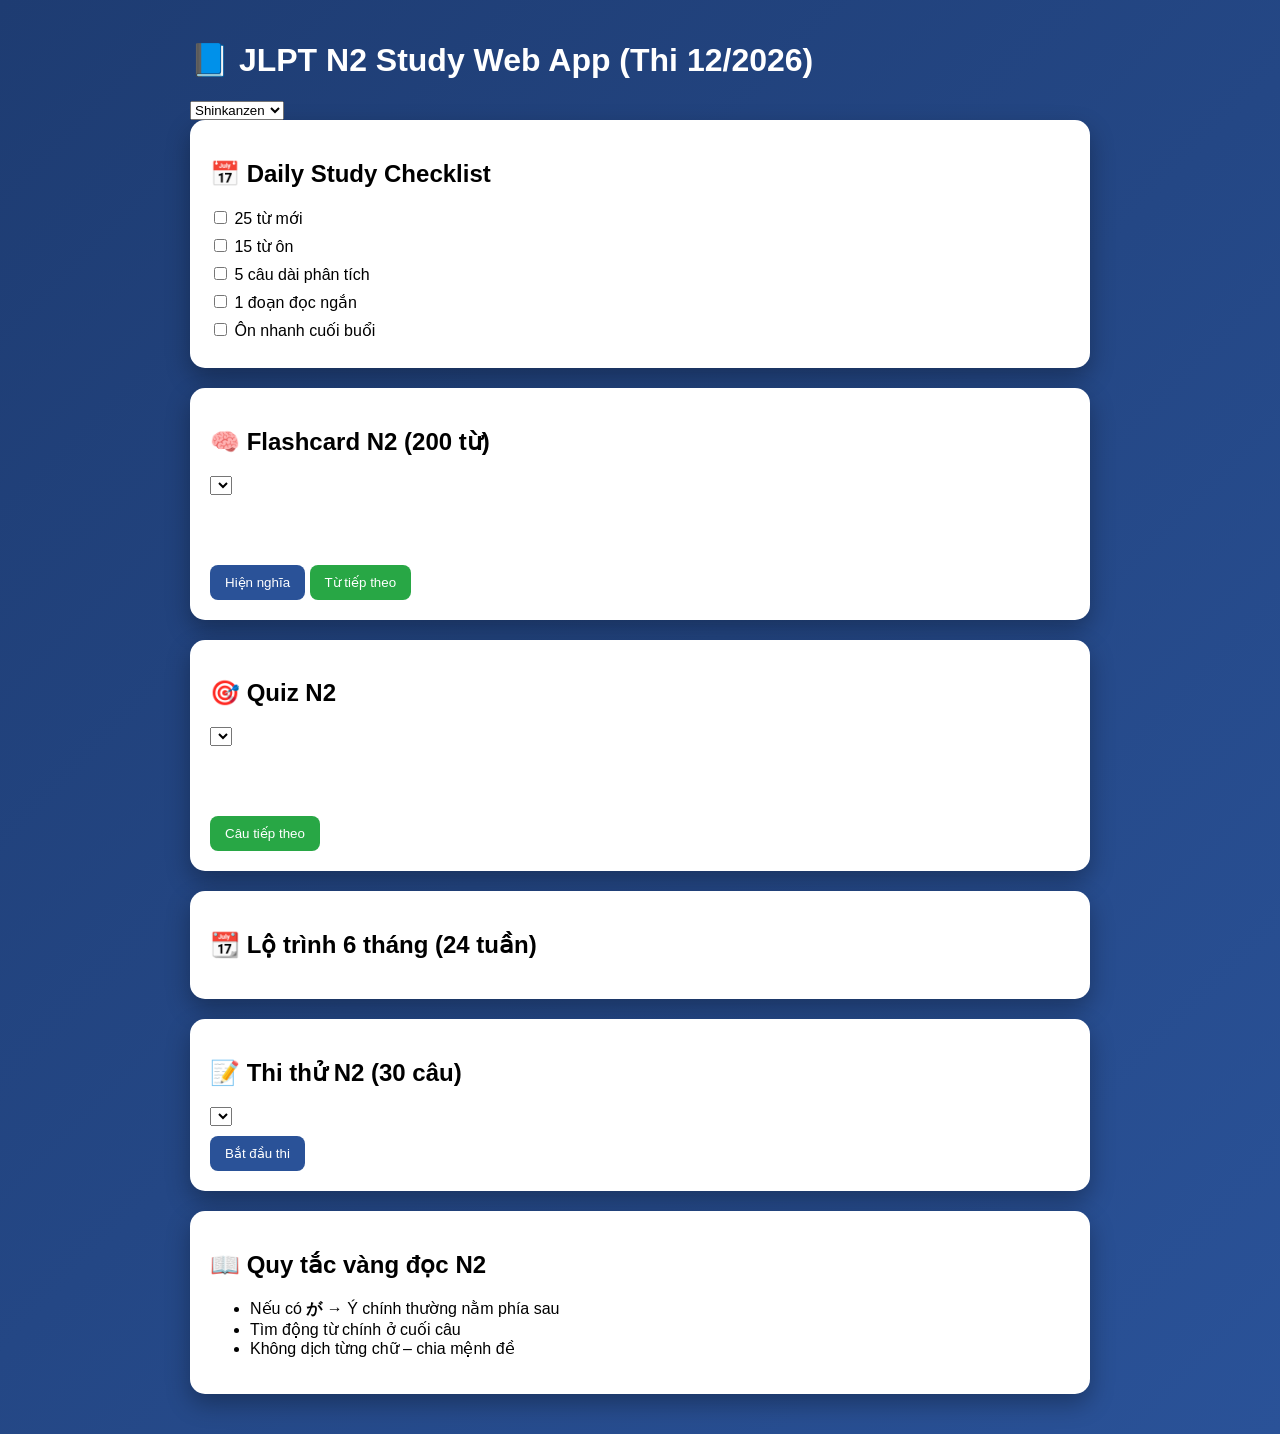
==== JLPT_N2.html @ 57d79f95 "Add files via upload" ====
<!DOCTYPE html>
<html lang="vi">
<head>
<meta charset="UTF-8">
<title>JLPT N2 Study Web App</title>
<style>
body {
    font-family: Arial, sans-serif;
    background: linear-gradient(135deg,#1e3c72,#2a5298);
    color:white;
    margin:0;
    padding:20px;
}
.container {
    max-width:900px;
    margin:auto;
}
.card {
    background:white;
    color:black;
    padding:20px;
    border-radius:15px;
    margin-bottom:20px;
    box-shadow:0 10px 25px rgba(0,0,0,0.3);
}
button {
    padding:10px 15px;
    border:none;
    border-radius:8px;
    cursor:pointer;
    margin-top:10px;
}
.primary { background:#2a5298; color:white; }
.success { background:#28a745; color:white; }
.checkbox-list label {
    display:block;
    margin-bottom:8px;
}
.flashcard {
    font-size:28px;
    text-align:center;
    padding:30px;
}
.small {
    font-size:16px;
    color:gray;
}
.correct-answer{
	background: green;
    color: white;
}
.wrong-answer{
	border: 1px solid red;
}
</style>
</head>
<body>
<div class="container">

	<h1>📘 JLPT N2 Study Web App (Thi 12/2026)</h1>
	<select id="bookSelect">
	  <option value="shinkanzen">Shinkanzen</option>
	  <option value="soumatome">Soumatome</option>
	</select>
	<div class="card">
		<h2>📅 Daily Study Checklist</h2>
		<div class="checkbox-list">
			<label><input type="checkbox"> 25 từ mới</label>
			<label><input type="checkbox"> 15 từ ôn</label>
			<label><input type="checkbox"> 5 câu dài phân tích</label>
			<label><input type="checkbox"> 1 đoạn đọc ngắn</label>
			<label><input type="checkbox"> Ôn nhanh cuối buổi</label>
		</div>
		<div id="progressBar"></div>
	</div>

	<div class="card">
		<h2>🧠 Flashcard N2 (200 từ)</h2>
		<div class="small" id="counter"></div>
		<select id="flashRangeSelect"></select>
		<div class="flashcard" id="flashcard"></div>
		<div>
			<span class="small" id="kana"></span>
			<span class="small" id="meaning" style="display:none;"></span>
		</div>
		<button class="primary" id="toggleBtn" onclick="toggleMeaning()">Hiện nghĩa</button>
		<button class="success" onclick="nextCard()">Từ tiếp theo</button>
	</div>

	<div class="card">
		<h2>🎯 Quiz N2</h2>
		<select id="quizRangeSelect"></select>
		<div id="quizQuestion" style="font-size:22px; margin-bottom:10px;"></div>
		<div id="quizOptions"></div>
		<div style="height: 50px;">
			<div class="small" id="quizScore"></div>
			<div class="small" id="quizAnswer"></div>
		</div>
		<button class="success" onclick="nextQuiz()">Câu tiếp theo</button>
	</div>

	<div class="card">
		<h2>📆 Lộ trình 6 tháng (24 tuần)</h2>
		<div id="roadmap"></div>
	</div>

	<div class="card">
		<h2>📝 Thi thử N2 (30 câu)</h2>
		<div>
			<select id="examRangeSelect"></select>
		</div>
		<div id="examQuestion"></div>
		<div id="examOptions" style="display: grid;"></div>
		<div id="examResult"></div>
		<button class="primary" onclick="startExam()">Bắt đầu thi</button>
	</div>
	<div class="card">
		<h2>📖 Quy tắc vàng đọc N2</h2>
		<ul>
		<li>Nếu có <b>が</b> → Ý chính thường nằm phía sau</li>
		<li>Tìm động từ chính ở cuối câu</li>
		<li>Không dịch từng chữ – chia mệnh đề</li>
		</ul>
	</div>

</div>
<script src="shinkanzenData.js"></script>
<script src="app.js"></script>


</body>
</html>
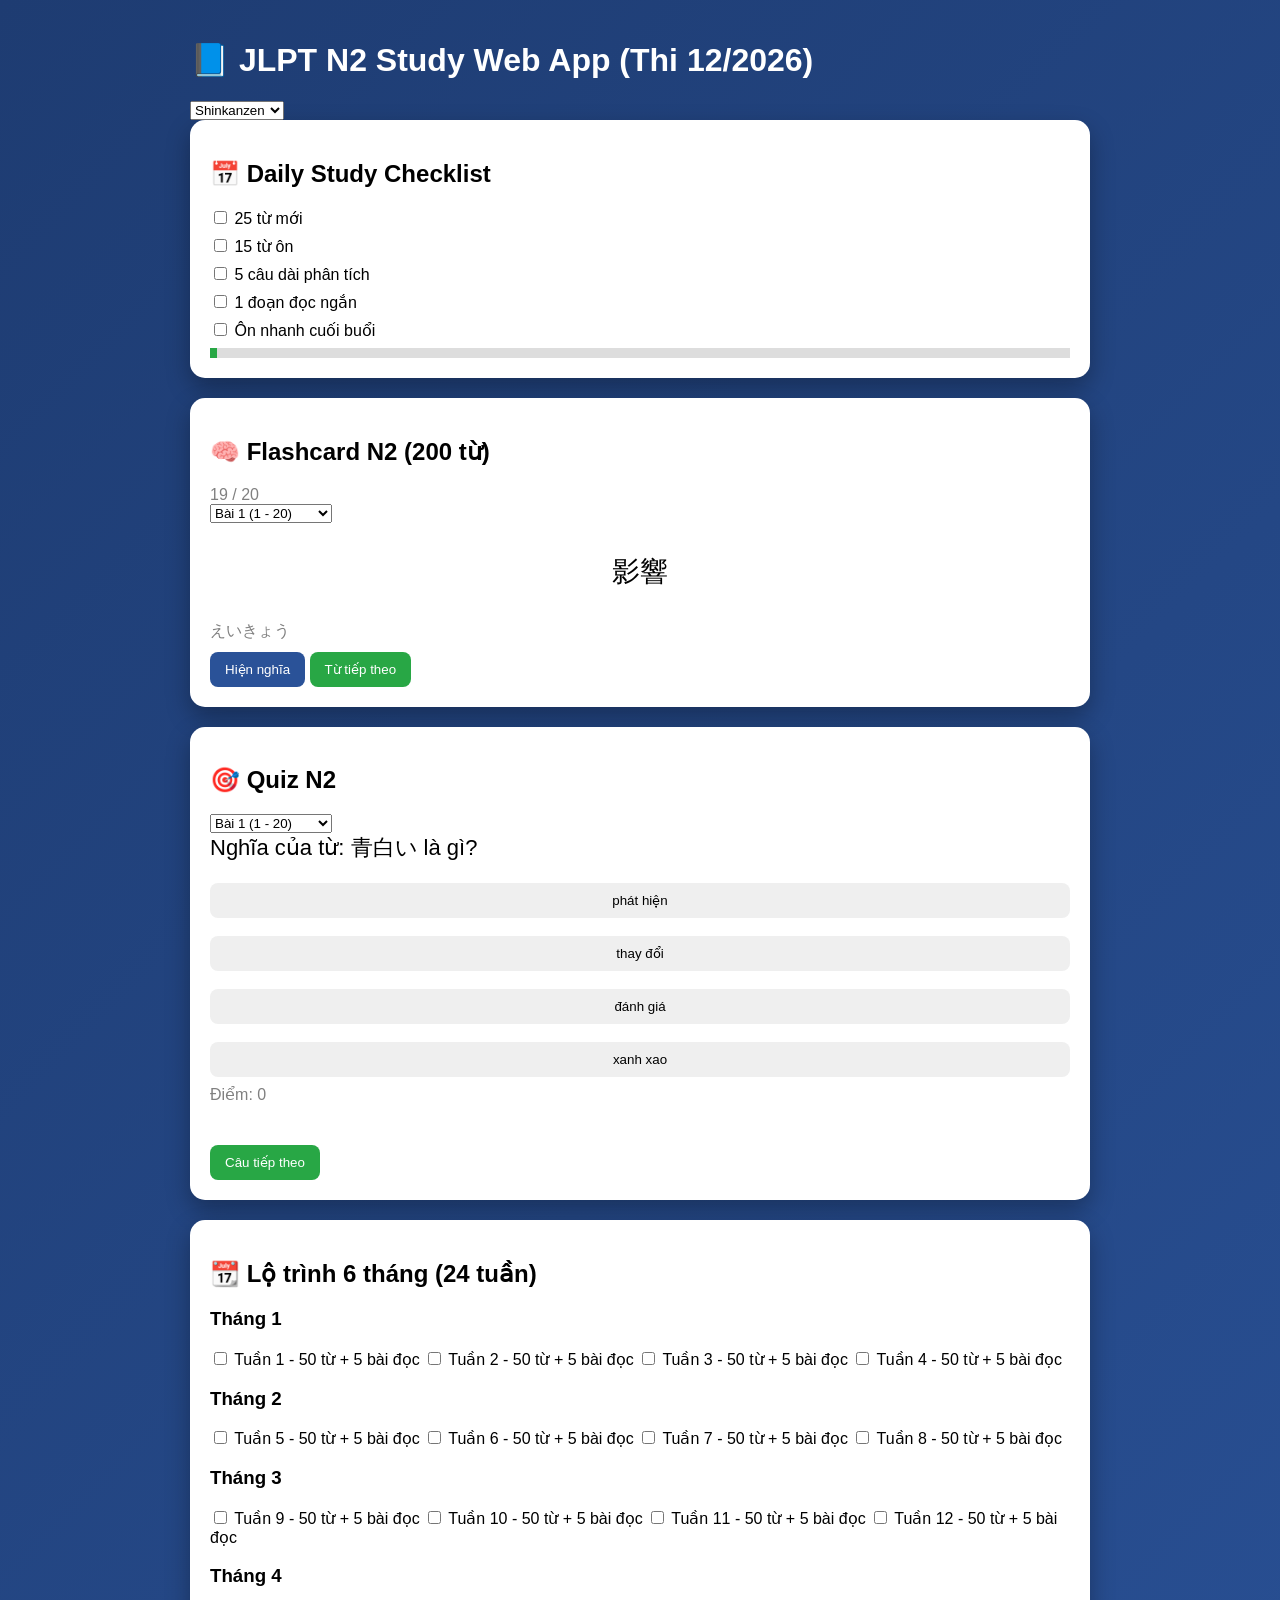
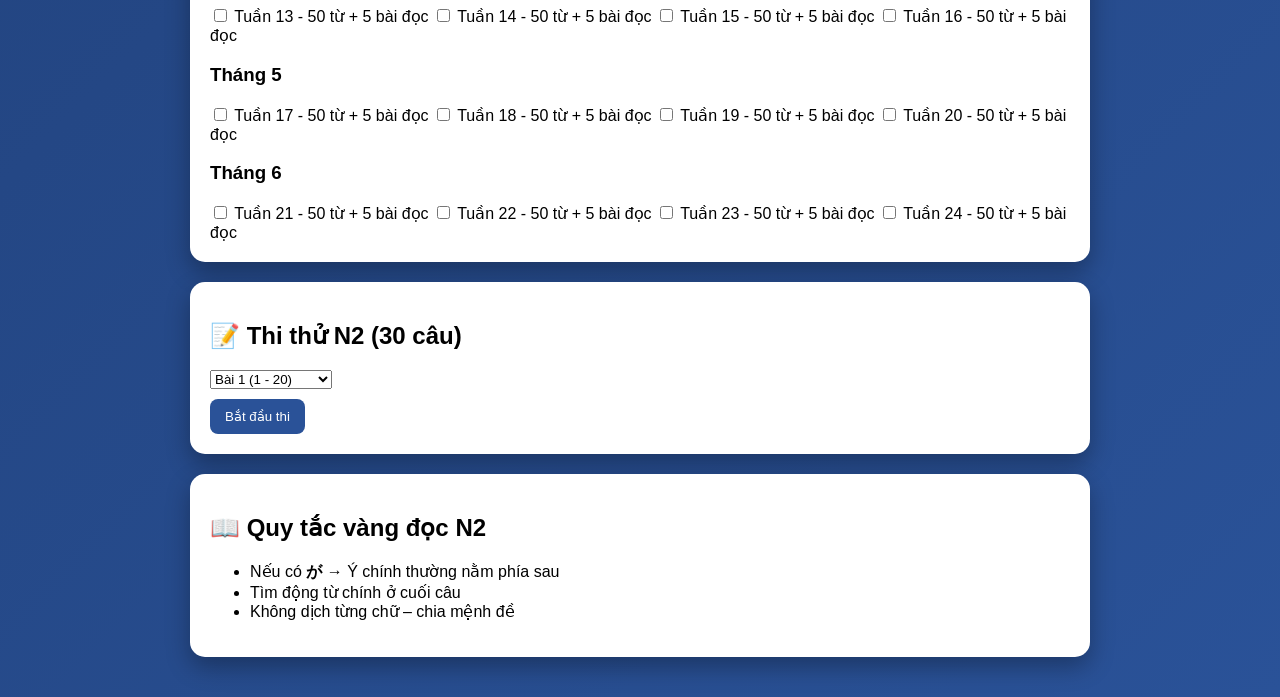
==== commit 28c986ba: "Add files via upload" ====
--- a/JLPT_N2.html
+++ b/JLPT_N2.html
@@ -53,6 +53,18 @@
 .wrong-answer{
 	border: 1px solid red;
 }
+.progress-bar{
+	height: 10px;
+	background: #ddd;
+	borderRadius: 10px;
+	marginTop: 10px;
+}
+.progress-fill{
+	height: 10px;
+	width: 0%;
+	background: #28a745;
+	borderRadius: 10px;
+}
 </style>
 </head>
 <body>
@@ -83,6 +95,7 @@
 		<div>
 			<span class="small" id="kana"></span>
 			<span class="small" id="meaning" style="display:none;"></span>
+			<div class="small" id="example"></div>
 		</div>
 		<button class="primary" id="toggleBtn" onclick="toggleMeaning()">Hiện nghĩa</button>
 		<button class="success" onclick="nextCard()">Từ tiếp theo</button>
@@ -126,6 +139,7 @@
 
 </div>
 <script src="shinkanzenData.js"></script>
+<script src="somatomeData.js"></script>
 <script src="app.js"></script>
 
 
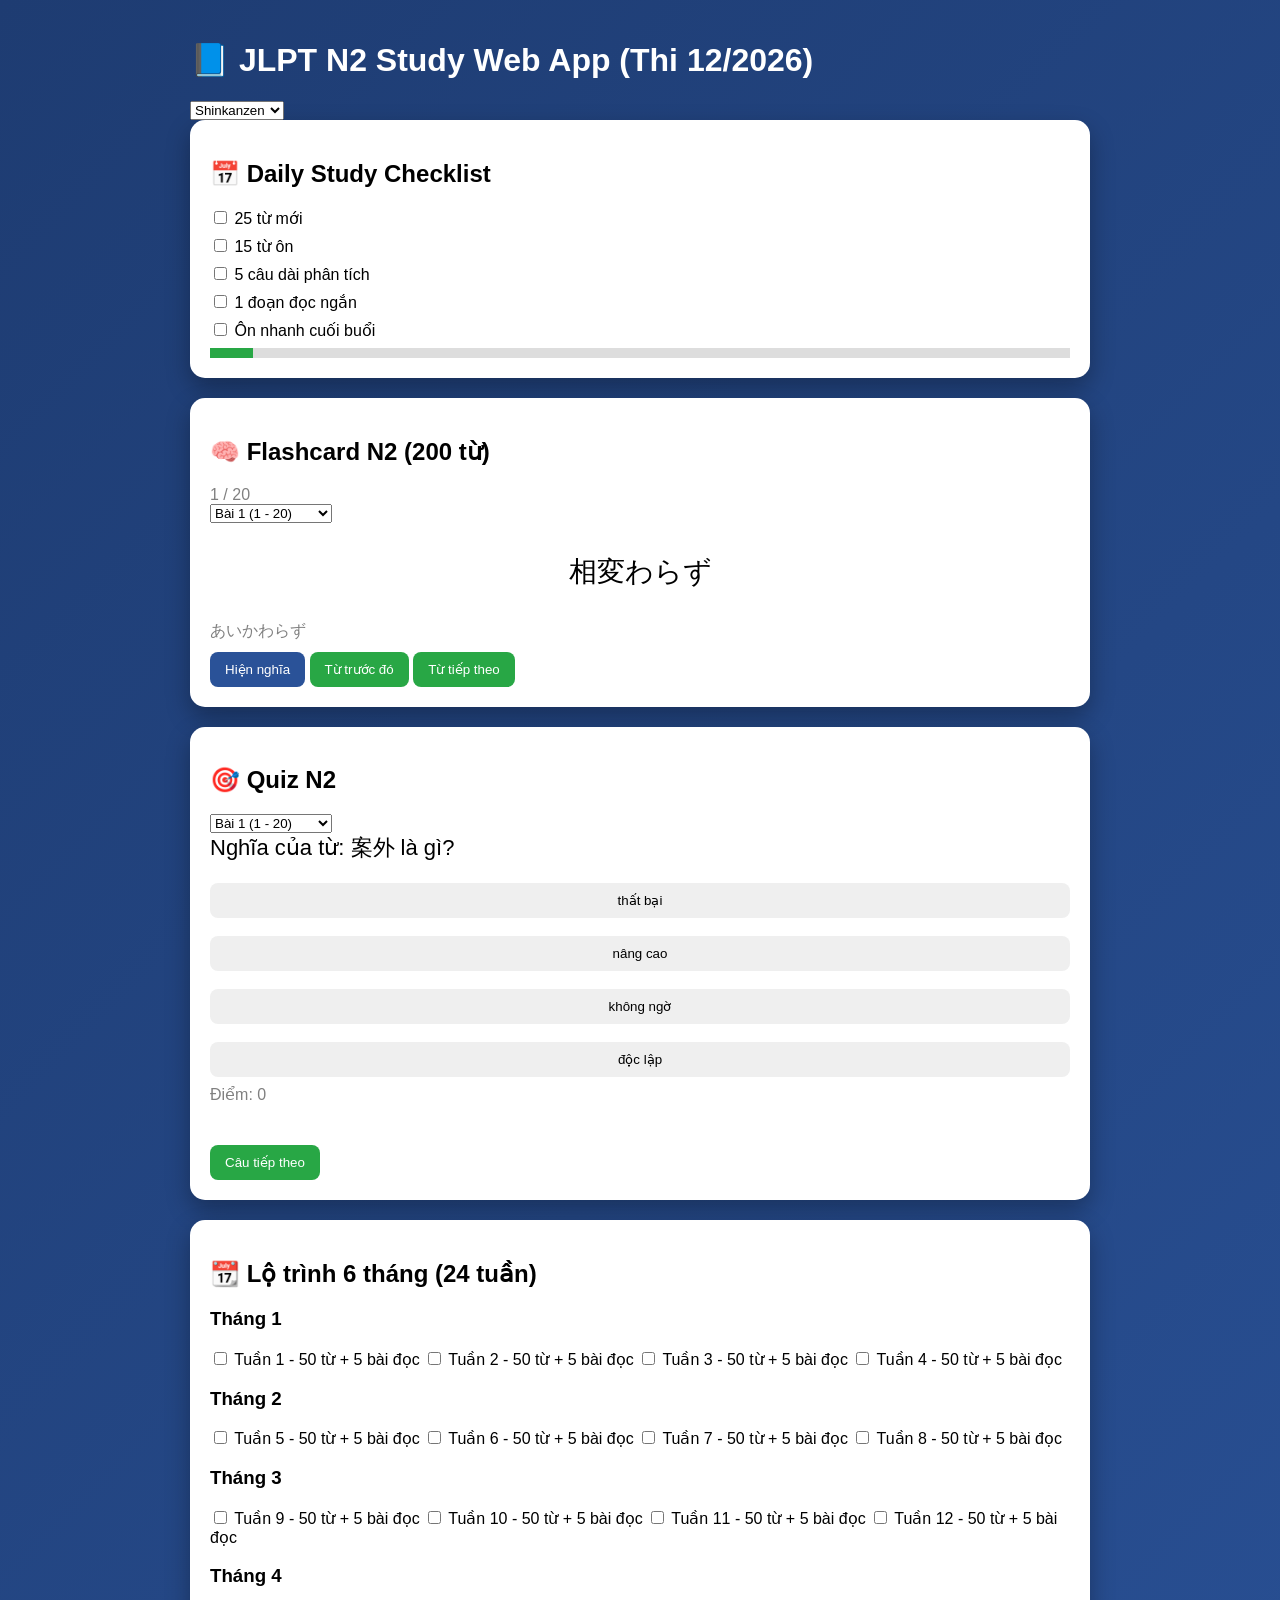
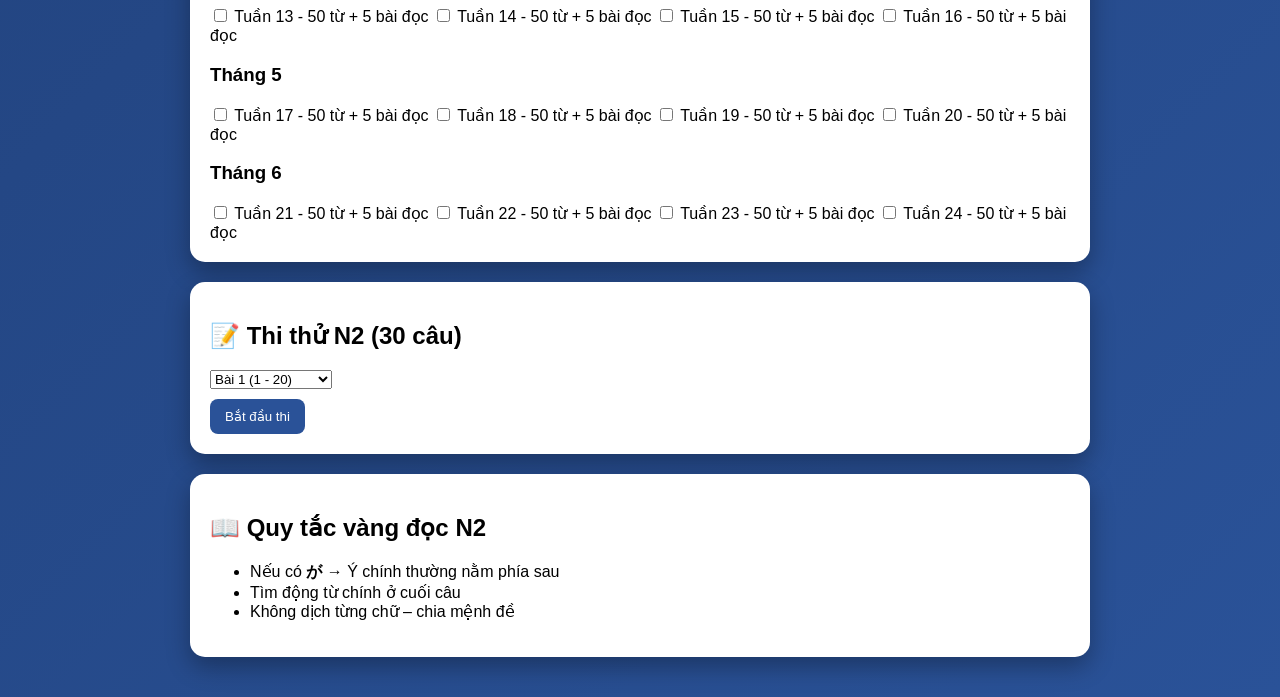
==== commit 4a62c0ee: "Add files via upload updated" ====
--- a/JLPT_N2.html
+++ b/JLPT_N2.html
@@ -98,7 +98,8 @@
 			<div class="small" id="example"></div>
 		</div>
 		<button class="primary" id="toggleBtn" onclick="toggleMeaning()">Hiện nghĩa</button>
-		<button class="success" onclick="nextCard()">Từ tiếp theo</button>
+		<button class="success" onclick="nextCard(1)">Từ trước đó</button>
+		<button class="success" onclick="nextCard(0)">Từ tiếp theo</button>
 	</div>
 
 	<div class="card">
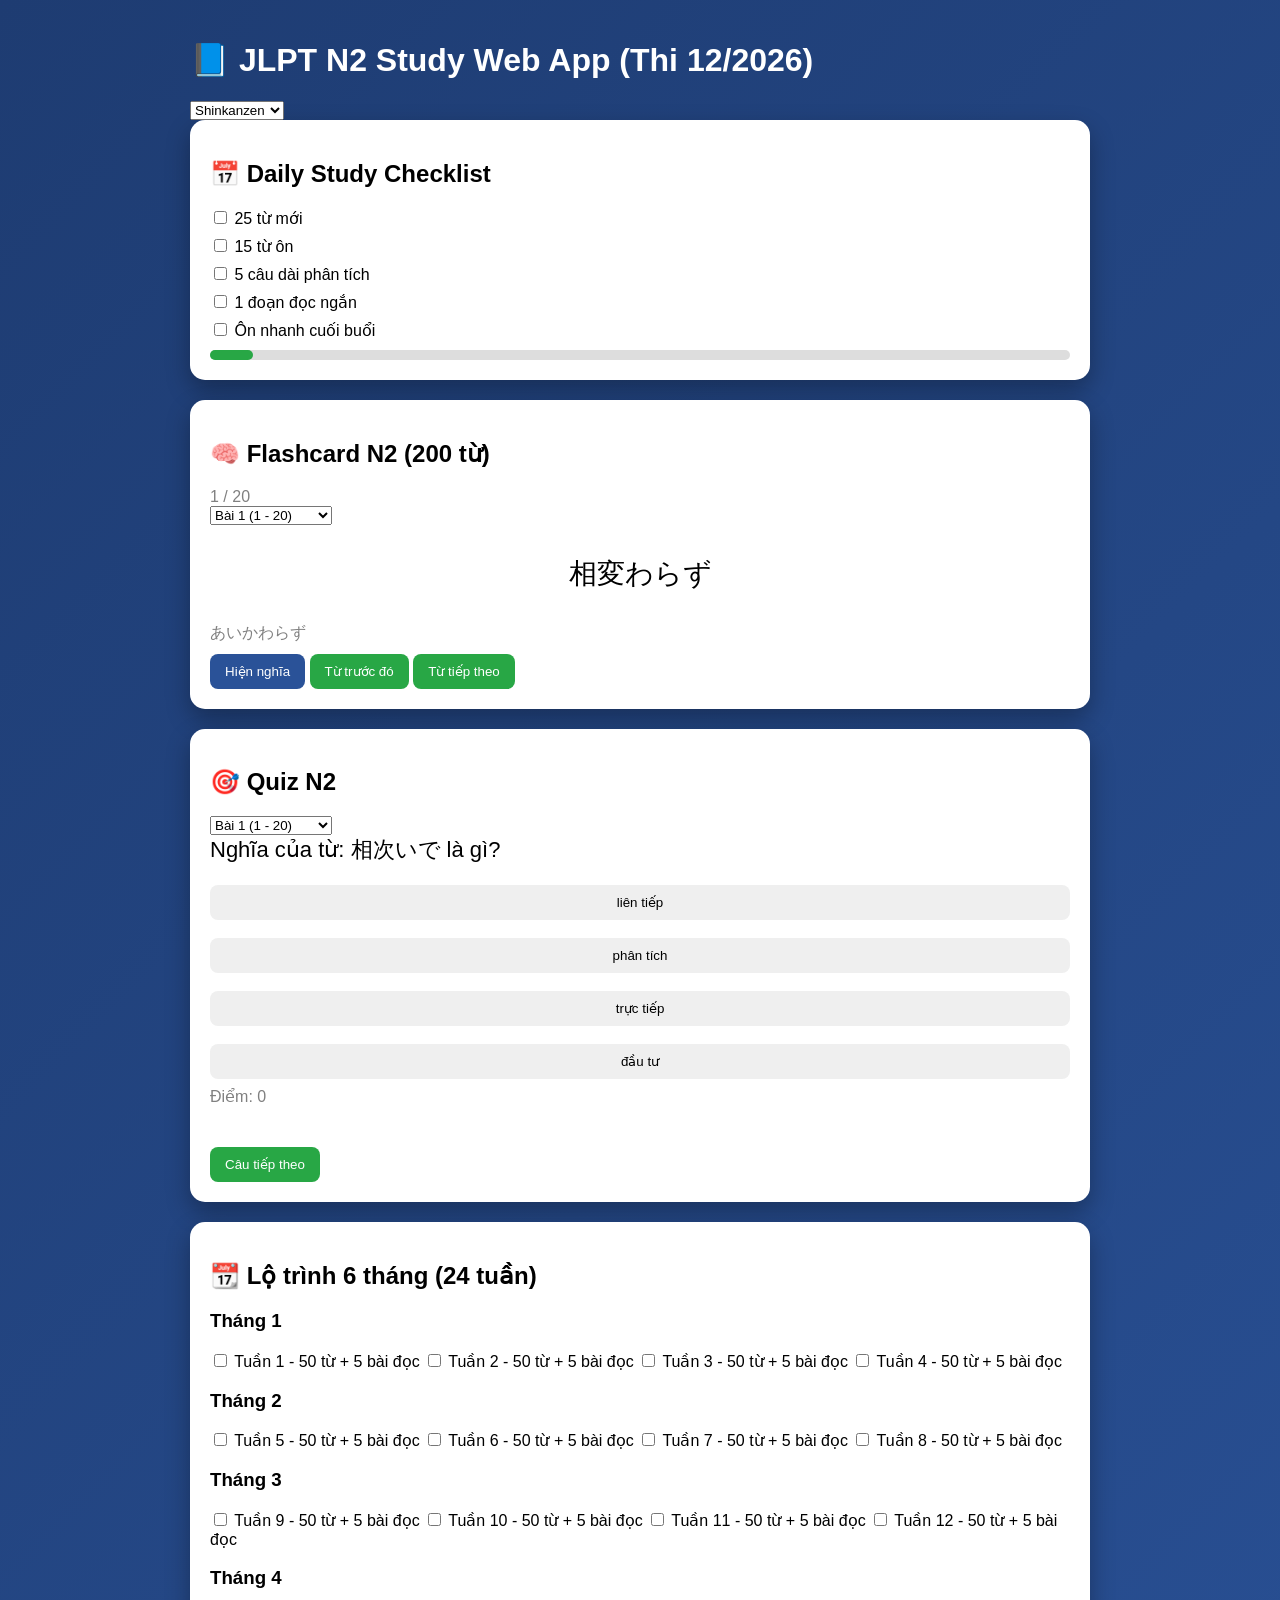
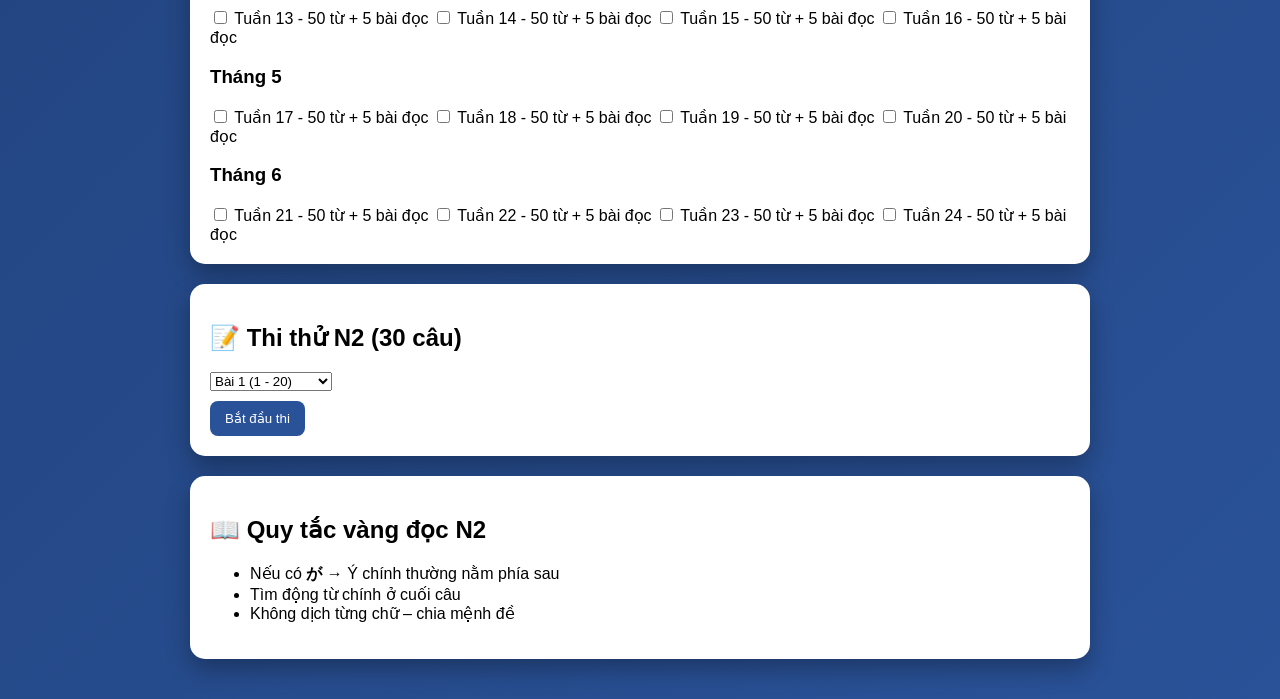
==== commit f55fac06: "refactor: extract inline CSS from `JLPT_N2.html` to a new `style.css` file and apply minor formattin" ====
--- a/JLPT_N2.html
+++ b/JLPT_N2.html
@@ -1,148 +1,89 @@
-
 <!DOCTYPE html>
 <html lang="vi">
+
 <head>
-<meta charset="UTF-8">
-<title>JLPT N2 Study Web App</title>
-<style>
-body {
-    font-family: Arial, sans-serif;
-    background: linear-gradient(135deg,#1e3c72,#2a5298);
-    color:white;
-    margin:0;
-    padding:20px;
-}
-.container {
-    max-width:900px;
-    margin:auto;
-}
-.card {
-    background:white;
-    color:black;
-    padding:20px;
-    border-radius:15px;
-    margin-bottom:20px;
-    box-shadow:0 10px 25px rgba(0,0,0,0.3);
-}
-button {
-    padding:10px 15px;
-    border:none;
-    border-radius:8px;
-    cursor:pointer;
-    margin-top:10px;
-}
-.primary { background:#2a5298; color:white; }
-.success { background:#28a745; color:white; }
-.checkbox-list label {
-    display:block;
-    margin-bottom:8px;
-}
-.flashcard {
-    font-size:28px;
-    text-align:center;
-    padding:30px;
-}
-.small {
-    font-size:16px;
-    color:gray;
-}
-.correct-answer{
-	background: green;
-    color: white;
-}
-.wrong-answer{
-	border: 1px solid red;
-}
-.progress-bar{
-	height: 10px;
-	background: #ddd;
-	borderRadius: 10px;
-	marginTop: 10px;
-}
-.progress-fill{
-	height: 10px;
-	width: 0%;
-	background: #28a745;
-	borderRadius: 10px;
-}
-</style>
+	<meta charset="UTF-8">
+	<link rel="stylesheet" href="style.css">
+	<title>JLPT N2 Study Web App</title>
 </head>
+
 <body>
-<div class="container">
+	<div class="container">
 
-	<h1>📘 JLPT N2 Study Web App (Thi 12/2026)</h1>
-	<select id="bookSelect">
-	  <option value="shinkanzen">Shinkanzen</option>
-	  <option value="soumatome">Soumatome</option>
-	</select>
-	<div class="card">
-		<h2>📅 Daily Study Checklist</h2>
-		<div class="checkbox-list">
-			<label><input type="checkbox"> 25 từ mới</label>
-			<label><input type="checkbox"> 15 từ ôn</label>
-			<label><input type="checkbox"> 5 câu dài phân tích</label>
-			<label><input type="checkbox"> 1 đoạn đọc ngắn</label>
-			<label><input type="checkbox"> Ôn nhanh cuối buổi</label>
+		<h1>📘 JLPT N2 Study Web App (Thi 12/2026)</h1>
+		<select id="bookSelect">
+			<option value="shinkanzen">Shinkanzen</option>
+			<option value="soumatome">Soumatome</option>
+		</select>
+		<div class="card">
+			<h2>📅 Daily Study Checklist</h2>
+			<div class="checkbox-list">
+				<label><input type="checkbox"> 25 từ mới</label>
+				<label><input type="checkbox"> 15 từ ôn</label>
+				<label><input type="checkbox"> 5 câu dài phân tích</label>
+				<label><input type="checkbox"> 1 đoạn đọc ngắn</label>
+				<label><input type="checkbox"> Ôn nhanh cuối buổi</label>
+			</div>
+			<div id="progressBar"></div>
 		</div>
-		<div id="progressBar"></div>
+
+		<div class="card">
+			<h2>🧠 Flashcard N2 (200 từ)</h2>
+			<div class="small" id="counter"></div>
+			<select id="flashRangeSelect"></select>
+			<div class="flashcard" id="flashcard"></div>
+			<div>
+				<span class="small" id="kana"></span>
+				<span class="small" id="meaning" style="display:none;"></span>
+				<div class="small" id="example"></div>
+			</div>
+			<button class="primary" id="toggleBtn" onclick="toggleMeaning()">Hiện nghĩa</button>
+			<button class="success" onclick="nextCard(1)">Từ trước đó</button>
+			<button class="success" onclick="nextCard(0)">Từ tiếp theo</button>
+		</div>
+
+		<div class="card">
+			<h2>🎯 Quiz N2</h2>
+			<select id="quizRangeSelect"></select>
+			<div id="quizQuestion" style="font-size:22px; margin-bottom:10px;"></div>
+			<div id="quizOptions"></div>
+			<div style="height: 50px;">
+				<div class="small" id="quizScore"></div>
+				<div class="small" id="quizAnswer"></div>
+			</div>
+			<button class="success" onclick="nextQuiz()">Câu tiếp theo</button>
+		</div>
+
+		<div class="card">
+			<h2>📆 Lộ trình 6 tháng (24 tuần)</h2>
+			<div id="roadmap"></div>
+		</div>
+
+		<div class="card">
+			<h2>📝 Thi thử N2 (30 câu)</h2>
+			<div>
+				<select id="examRangeSelect"></select>
+			</div>
+			<div id="examQuestion"></div>
+			<div id="examOptions" style="display: grid;"></div>
+			<div id="examResult"></div>
+			<button class="primary" onclick="startExam()">Bắt đầu thi</button>
+		</div>
+		<div class="card">
+			<h2>📖 Quy tắc vàng đọc N2</h2>
+			<ul>
+				<li>Nếu có <b>が</b> → Ý chính thường nằm phía sau</li>
+				<li>Tìm động từ chính ở cuối câu</li>
+				<li>Không dịch từng chữ – chia mệnh đề</li>
+			</ul>
+		</div>
+
 	</div>
-
-	<div class="card">
-		<h2>🧠 Flashcard N2 (200 từ)</h2>
-		<div class="small" id="counter"></div>
-		<select id="flashRangeSelect"></select>
-		<div class="flashcard" id="flashcard"></div>
-		<div>
-			<span class="small" id="kana"></span>
-			<span class="small" id="meaning" style="display:none;"></span>
-			<div class="small" id="example"></div>
-		</div>
-		<button class="primary" id="toggleBtn" onclick="toggleMeaning()">Hiện nghĩa</button>
-		<button class="success" onclick="nextCard(1)">Từ trước đó</button>
-		<button class="success" onclick="nextCard(0)">Từ tiếp theo</button>
-	</div>
-
-	<div class="card">
-		<h2>🎯 Quiz N2</h2>
-		<select id="quizRangeSelect"></select>
-		<div id="quizQuestion" style="font-size:22px; margin-bottom:10px;"></div>
-		<div id="quizOptions"></div>
-		<div style="height: 50px;">
-			<div class="small" id="quizScore"></div>
-			<div class="small" id="quizAnswer"></div>
-		</div>
-		<button class="success" onclick="nextQuiz()">Câu tiếp theo</button>
-	</div>
-
-	<div class="card">
-		<h2>📆 Lộ trình 6 tháng (24 tuần)</h2>
-		<div id="roadmap"></div>
-	</div>
-
-	<div class="card">
-		<h2>📝 Thi thử N2 (30 câu)</h2>
-		<div>
-			<select id="examRangeSelect"></select>
-		</div>
-		<div id="examQuestion"></div>
-		<div id="examOptions" style="display: grid;"></div>
-		<div id="examResult"></div>
-		<button class="primary" onclick="startExam()">Bắt đầu thi</button>
-	</div>
-	<div class="card">
-		<h2>📖 Quy tắc vàng đọc N2</h2>
-		<ul>
-		<li>Nếu có <b>が</b> → Ý chính thường nằm phía sau</li>
-		<li>Tìm động từ chính ở cuối câu</li>
-		<li>Không dịch từng chữ – chia mệnh đề</li>
-		</ul>
-	</div>
-
-</div>
-<script src="shinkanzenData.js"></script>
-<script src="somatomeData.js"></script>
-<script src="app.js"></script>
+	<script src="shinkanzenData.js"></script>
+	<script src="somatomeData.js"></script>
+	<script src="app.js"></script>
 
 
 </body>
-</html>
+
+</html>
--- a/style.css
+++ b/style.css
@@ -0,0 +1,78 @@
+body {
+    font-family: Arial, sans-serif;
+    background: linear-gradient(135deg, #1e3c72, #2a5298);
+    color: white;
+    margin: 0;
+    padding: 20px;
+}
+
+.container {
+    max-width: 900px;
+    margin: auto;
+}
+
+.card {
+    background: white;
+    color: black;
+    padding: 20px;
+    border-radius: 15px;
+    margin-bottom: 20px;
+    box-shadow: 0 10px 25px rgba(0, 0, 0, 0.3);
+}
+
+button {
+    padding: 10px 15px;
+    border: none;
+    border-radius: 8px;
+    cursor: pointer;
+    margin-top: 10px;
+}
+
+.primary {
+    background: #2a5298;
+    color: white;
+}
+
+.success {
+    background: #28a745;
+    color: white;
+}
+
+.checkbox-list label {
+    display: block;
+    margin-bottom: 8px;
+}
+
+.flashcard {
+    font-size: 28px;
+    text-align: center;
+    padding: 30px;
+}
+
+.small {
+    font-size: 16px;
+    color: gray;
+}
+
+.correct-answer {
+    background: green;
+    color: white;
+}
+
+.wrong-answer {
+    border: 1px solid red;
+}
+
+.progress-bar {
+    height: 10px;
+    background: #ddd;
+    border-radius: 10px;
+    margin-top: 10px;
+}
+
+.progress-fill {
+    height: 10px;
+    width: 0%;
+    background: #28a745;
+    border-radius: 10px;
+}
